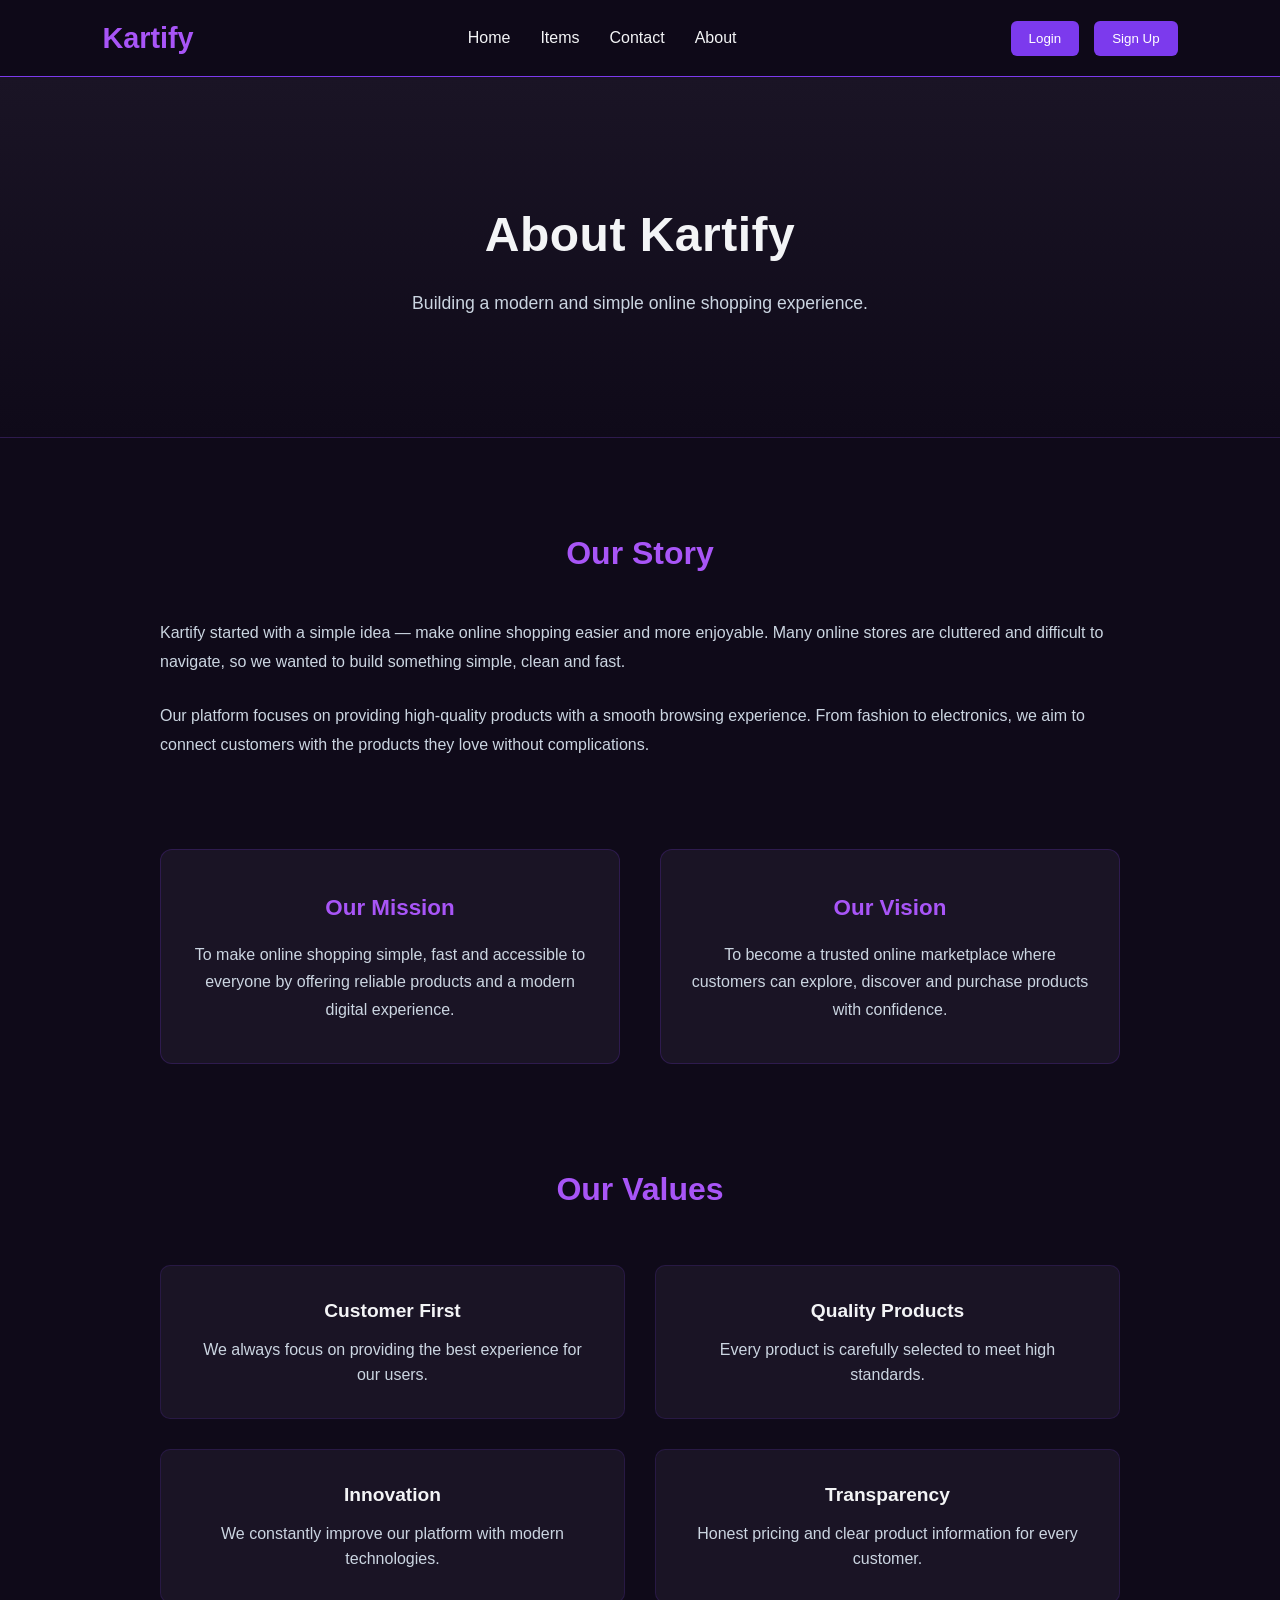
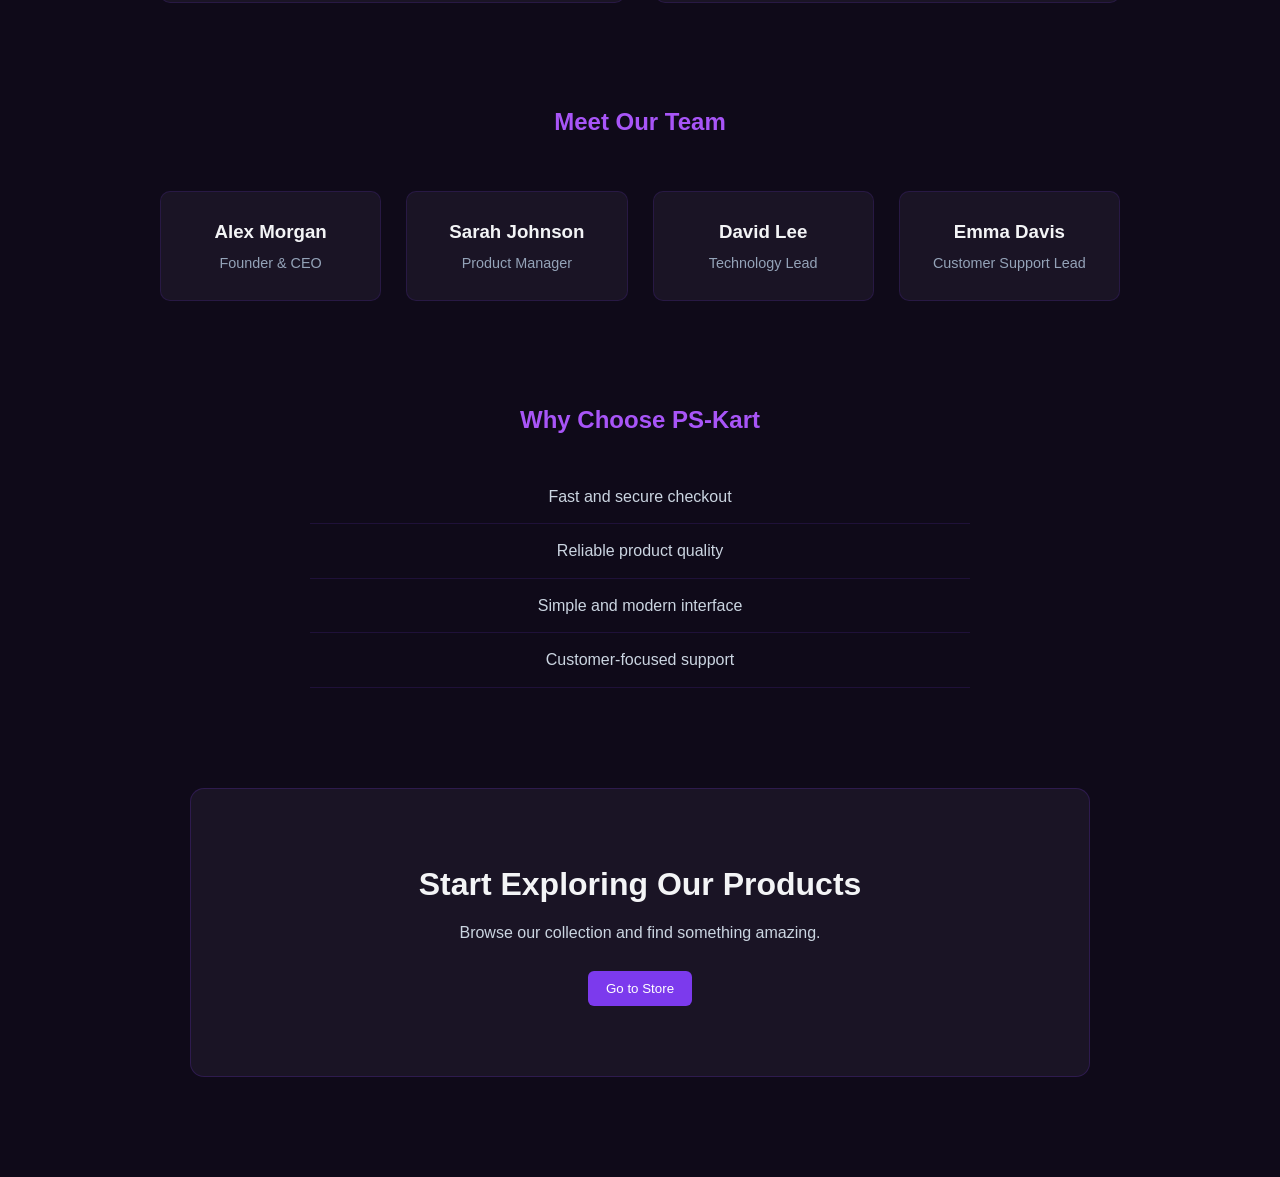
==== about.html @ da6678be "Initial commit" ====
<!DOCTYPE html>
<html lang="en">

<head>
    <meta charset="UTF-8">
    <meta name="viewport" content="width=device-width, initial-scale=1.0">
    <title>About | Kartify</title>
    <link rel="stylesheet" href="style.css">
</head>

<body>

    <header>
        <nav>
            <div id="navleft">
                <h1>Kartify</h1>
            </div>

            <div id="navcenter">
                <ul>
                    <li><a href="index.html">Home</a></li>
                    <li><a href="index.html#products">Items</a></li>
                    <li><a href="index.html#newsletter">Contact</a></li>
                    <li><a href="about.html">About</a></li>
                </ul>
            </div>

            <div id="navright">
                <button class="btn">Login</button>
                <button class="btn">Sign Up</button>
            </div>
        </nav>
    </header>


    <main>

        <section id="about-hero">
            <h1>About Kartify</h1>
            <p>Building a modern and simple online shopping experience.</p>
        </section>

        <section id="story">
            <h2>Our Story</h2>
            <p>
                Kartify started with a simple idea — make online shopping easier and
                more enjoyable. Many online stores are cluttered and difficult to
                navigate, so we wanted to build something simple, clean and fast.
            </p>
            <p>
                Our platform focuses on providing high-quality products with a smooth
                browsing experience. From fashion to electronics, we aim to connect
                customers with the products they love without complications.
            </p>
        </section>

        <section id="mission">
            <div class="mission-box">
                <h3>Our Mission</h3>
                <p>
                    To make online shopping simple, fast and accessible to everyone by
                    offering reliable products and a modern digital experience.
                </p>
            </div>

            <div class="mission-box">
                <h3>Our Vision</h3>
                <p>
                    To become a trusted online marketplace where customers can explore,
                    discover and purchase products with confidence.
                </p>
            </div>

        </section>

        <section id="values">
            <h2>Our Values</h2>
            <div class="values-grid">
                <div class="value">
                    <h3>Customer First</h3>
                    <p>We always focus on providing the best experience for our users.</p>
                </div>
                <div class="value">
                    <h3>Quality Products</h3>
                    <p>Every product is carefully selected to meet high standards.</p>
                </div>
                <div class="value">
                    <h3>Innovation</h3>
                    <p>We constantly improve our platform with modern technologies.</p>
                </div>
                <div class="value">
                    <h3>Transparency</h3>
                    <p>Honest pricing and clear product information for every customer.</p>
                </div>
            </div>
        </section>

        <section id="team">
            <h2>Meet Our Team</h2>
            <div class="team-grid">
                <div class="member">
                    <h3>Alex Morgan</h3>
                    <p>Founder & CEO</p>
                </div>
                <div class="member">
                    <h3>Sarah Johnson</h3>
                    <p>Product Manager</p>
                </div>
                <div class="member">
                    <h3>David Lee</h3>
                    <p>Technology Lead</p>
                </div>
                <div class="member">
                    <h3>Emma Davis</h3>
                    <p>Customer Support Lead</p>
                </div>
            </div>
        </section>

        <section id="why">
            <h2>Why Choose PS-Kart</h2>
            <ul>
                <li>Fast and secure checkout</li>
                <li>Reliable product quality</li>
                <li>Simple and modern interface</li>
                <li>Customer-focused support</li>
            </ul>
        </section>

        <section id="about-cta">
            <h2>Start Exploring Our Products</h2>
            <p>Browse our collection and find something amazing.</p>
            <a href="index.html">
                <button class="btn">Go to Store</button>
            </a>
        </section>
    </main>
</body>

</html>
---- style.css ----
* {
    margin: 0;
    padding: 0;
    box-sizing: border-box;
    font-family: Segoe UI, Arial;
}

html {
    scroll-behavior: smooth;
}

body {
    background: #0f0a19;
    color: #f3f4f6;
    line-height: 1.6;
}

section {
    padding: 60px 8%;
}

a {
    text-decoration: none;
    color: inherit;
}

/* NAVBAR CSS */

header {
    background: #0f0a19;
    border-bottom: 1px solid #7c3aed;
    position: sticky;
    top: 0;
    z-index: 1000;
    background: rgba(15, 10, 25, 0.85);
    backdrop-filter: blur(100px);
}

nav {
    display: flex;
    justify-content: space-between;
    align-items: center;
    padding: 15px 8%;
}

#navleft h1 {
    color: #a855f7;
    font-size: 1.8rem;
}

#navcenter ul {
    display: flex;
    list-style: none;
    gap: 30px;
}

#navcenter a:hover {
    color: #a855f7;
}

#navright {
    display: flex;
    gap: 15px;
    align-items: center;
}

.cart {
    font-weight: 600;
}

/* BUTTON CSS */

.btn {
    background: #7c3aed;
    border: none;
    padding: 10px 18px;
    color: white;
    border-radius: 6px;
    cursor: pointer;
    transition: .3s;
}

.btn:hover {
    background: #a855f7;
}

/* HERO CSS */

#hero {
    text-align: center;
    padding: 100px 20px 70px;
    background: linear-gradient(180deg, #1a1425, #0f0a19);
}

#hero h1 {
    font-size: 3rem;
    margin-bottom: 20px;
}

#hero p {
    margin-bottom: 50px;
}

/* FEATURES CSS */

#features {
    display: grid;
    grid-template-columns: repeat(auto-fit, minmax(200px, 1fr));
    gap: 30px;
    text-align: center;
}

.feature {
    background: #1a1425;
    padding: 20px;
    border-radius: 10px;
}

/* SEARCH CSS */

#product-search {
    text-align: center;
}

#product-search input {
    padding: 10px;
    width: 250px;
    border: none;
    border-radius: 6px;
}

/* FILTER CSS */

.filters {
    display: flex;
    justify-content: center;
    gap: 10px;
    flex-wrap: wrap;
    margin-top: 15px;
}

.filter-btn {
    padding: 8px 14px;
    border: none;
    background: #1a1425;
    color: white;
    cursor: pointer;
    border-radius: 6px;
}

.filter-btn:hover {
    background: #7c3aed;
}

/* SORT CSS */

#product-sort {
    text-align: center;
}

#sort-select {
    padding: 8px;
    border-radius: 6px;
}

/* PRODUCTS CSS */

#products {
    display: grid;
    grid-template-columns: repeat(auto-fit, minmax(260px, 1fr));
    gap: 30px;
    /* margin-top: 30px; */
}

.card {
    background: #1a1425;
    padding: 20px;
    border-radius: 12px;
    transition: .3s;
    border: 1px solid #334155;
}

.card:hover {
    transform: translateY(-6px);
    box-shadow: 0 0 10px rgba(168, 85, 247, 0.3);
    /* cursor: pointer; */
    transition: .3s;
    border-color: #a855f7;
}

.product-img img {
    width: 100%;
    height: 200px;
    object-fit: contain;
    background: white;
    border-radius: 8px;
    padding: 10px;
    margin-bottom: 10px;
}

.category {
    color: #a855f7;
    font-size: .8rem;
}

.rating {
    color: #facc15;
    margin: 6px 0;
}

.price {
    font-size: 1.2rem;
    font-weight: 700;
    color: #a855f7;
}

.actions {
    display: flex;
    justify-content: space-between;
    gap: 10px;
    margin-top: 10px;
}

/* MODAL CSS */

.modal {
    position: fixed;
    inset: 0;
    background: rgba(0, 0, 0, .8);
    display: flex;
    justify-content: center;
    align-items: center;
    background: rgba(15, 10, 25, 0.85);
    backdrop-filter: blur(5px);
}

.hidden {
    display: none;
}

.modal-content {
    background: #1a1425;
    padding: 30px;
    border-radius: 15px;
    text-align: center;
    max-width: 500px;
    position: relative;
    z-index: 1000;
    box-shadow: 0 0 10px rgba(168, 85, 247, 0.3);
    border: 1px solid #a855f7;
    border-radius: 15px;
    transition: .3s;
}

.modal-content img {
    width: 200px;
    margin-bottom: 15px;
}

/* CART CSS */

#cart-page {
    max-width: 900px;
    margin: auto;
}

.cart-item {
    display: flex;
    align-items: center;
    justify-content: space-between;
    background: #1a1425;
    padding: 15px;
    margin: 15px 0;
    border-radius: 10px;
}

.cart-item img {
    width: 70px;
}

.remove-btn {
    background: #ef4444;
    border: none;
    color: white;
    padding: 6px 12px;
    border-radius: 6px;
    cursor: pointer;
}

#close {
    position: absolute;
    top: 12px;
    right: 16px;
    font-size: 24px;
    background: #1a1425;
    width: 32px;
    height: 32px;
    border-radius: 50%;
    display: flex;
    align-items: center;
    justify-content: center;
    cursor: pointer;
}

#close:hover {
    color: #ffffff;
}

/* FOOTER CSS */

footer {
    background: #0a0514;
    padding: 60px 8%;
    margin-top: 20px;
}

.footer-container {
    display: grid;
    grid-template-columns: repeat(auto-fit, minmax(220px, 1fr));
    gap: 40px;
}

.footer-col h3 {
    color: #a855f7;
    margin-bottom: 15px;
}

.footer-col ul {
    list-style: none;
}

.footer-col li {
    margin-bottom: 8px;
}

.footer-bottom {
    text-align: center;
    margin-top: 40px;
    border-top: 1px solid #334155;
    padding-top: 20px;
}



#product-filters {
    text-align: center;
    margin-top: 40px;
}

/* SEARCH BAR CSS */

#product-search input {
    width: 320px;
    max-width: 90%;
    padding: 12px 15px;
    border-radius: 8px;
    border: 1px solid #334155;
    background: #1a1425;
    color: white;
    font-size: 15px;
    outline: none;
    transition: .3s;
}

#product-search input:focus {
    border-color: #a855f7;
    box-shadow: 0 0 10px rgba(168, 85, 247, 0.3);
}

/* SORT DROPDOWN CSS */

#product-sort {
    margin-top: 20px;
}

#sort-select {
    padding: 10px 14px;
    border-radius: 8px;
    border: 1px solid #334155;
    background: #1a1425;
    color: white;
    font-size: 14px;
    cursor: pointer;
    outline: none;
}

#sort-select:hover {
    border-color: #a855f7;
}

/* FILTER BUTTONS CSS */

#product-filters {
    margin-top: 25px;
}

.filters {
    display: flex;
    justify-content: center;
    flex-wrap: wrap;
    gap: 12px;
    margin-top: 15px;
}

.filter-btn {
    background: #1a1425;
    border: 1px solid #334155;
    color: #e5e7eb;
    padding: 8px 16px;
    border-radius: 20px;
    font-size: 14px;
    cursor: pointer;
    transition: .3s;
}

.filter-btn:hover {
    background: #7c3aed;
    border-color: #7c3aed;
    color: white;
}



#product-search,
#product-sort,
#product-filters {
    max-width: 900px;
    margin: 20px auto;
    padding: 0 20px;
    text-align: center;
}


#product-search h2,
#product-filters h2 {
    margin-bottom: 15px;
}


#product-search {
    margin-top: 60px;
}

#product-search input {
    width: 600px;
    max-width: 100%;
    padding: 12px 16px;
    border-radius: 8px;
    border: 1px solid #334155;
    background: #1a1425;
    color: white;
    font-size: 15px;
    outline: none;
    transition: .3s;
}

#product-search input:focus {
    border-color: #a855f7;
    box-shadow: 0 0 10px rgba(168, 85, 247, 0.3);
}

/* SORT CSS */

#product-sort {
    display: flex;
    gap: 15px;
    justify-content: center;
    align-items: center;
    /* margin-top: 10px; */
}

#sort-select {
    padding: 10px 16px;
    border-radius: 8px;
    border: 1px solid #334155;
    background: #1a1425;
    color: white;
    font-size: 14px;
    cursor: pointer;
    outline: none;
}

#sort-select:hover {
    border-color: #a855f7;
}

/* FILTERS CSS */

#product-filters {
    margin-top: 60px;
}

.filters {
    display: flex;
    justify-content: center;
    align-items: center;
    flex-wrap: wrap;
    gap: 12px;
    margin-top: 10px;
}

.filter-btn {
    background: #1a1425;
    border: 1px solid #334155;
    color: #e5e7eb;
    padding: 8px 16px;
    border-radius: 20px;
    font-size: 14px;
    cursor: pointer;
    transition: .3s;
}

.filter-btn:hover {
    background: #7c3aed;
    border-color: #7c3aed;
    color: white;
}

#products {
    margin-top: 2px;
    scroll-margin-top: 50px;
}

#newsletter{
    scroll-margin-top: 50px;
}

#newsletter input {
    width: 320px;
    max-width: 100%;
    padding: 9px 15px;
    border-radius: 8px;
    border: 1px solid #334155;
    background: #1a1425;
    color: white;
    font-size: 15px;
    outline: none;
    transition: .3s;
    margin-top: 20px;
}

#newsletter input:focus {
    border-color: #a855f7;
    box-shadow: 0 0 10px rgba(168, 85, 247, 0.3);
}

.feature-icon {
    font-size: 2rem;
    color: #a855f7;
    margin-bottom: 10px;
}

/* .feature img {
    width: 100%;
    height: 200px;
    object-fit: cover;
    border-radius: 8px;
    margin-bottom: 10px;
}    */

.feature h3 {
    font-size: 1.5rem;
    margin-bottom: 10px;
}

.feature p {
    font-size: 1rem;
    margin-bottom: 10px;
}

/* .feature {
    display: flex;
    flex-direction: column;
    align-items: center;
    text-align: center;
    margin-bottom: 20px;
}  */




#about-hero {
    background: linear-gradient(180deg, #1a1425, #0f0a19);
    padding: 120px 20px;
    text-align: center;
    border-bottom: 1px solid rgba(124, 58, 237, .2);
}

#about-hero h1 {
    font-size: 3rem;
    letter-spacing: .5px;
    margin-bottom: 15px;
}

#about-hero p {
    max-width: 600px;
    margin: auto;
    font-size: 1.1rem;
    color: #cbd5e1;
}



#story {
    max-width: 1000px;
    margin: 90px auto;
    padding: 0 20px;
}

#story h2 {
    text-align: center;
    font-size: 2rem;
    margin-bottom: 40px;
    color: #a855f7;
}

#story p {
    font-size: 1rem;
    line-height: 1.8;
    margin-bottom: 25px;
    color: #cbd5e1;
}


#mission {
    max-width: 1000px;
    margin: 80px auto;
    display: grid;
    grid-template-columns: 1fr 1fr;
    gap: 40px;
    padding: 0 20px;
}

.mission-box {
    background: #1a1425;
    padding: 40px 30px;
    border-radius: 12px;
    border: 1px solid rgba(124, 58, 237, .2);
    text-align: center;
}

.mission-box h3 {
    font-size: 1.4rem;
    margin-bottom: 15px;
    color: #a855f7;
}

.mission-box p {
    color: #cbd5e1;
    line-height: 1.7;
}


#values {
    max-width: 1000px;
    margin: 100px auto;
    text-align: center;
    padding: 0 20px;
}

#values h2 {
    font-size: 2rem;
    margin-bottom: 50px;
    color: #a855f7;
}

.values-grid {
    display: grid;
    grid-template-columns: repeat(2, 1fr);
    gap: 30px;
}

.value {
    background: #1a1425;
    padding: 30px;
    border-radius: 10px;
    border: 1px solid rgba(124, 58, 237, .15);
}

.value h3 {
    margin-bottom: 10px;
    font-size: 1.2rem;
}

.value p {
    color: #cbd5e1;
}


#team {
    max-width: 1000px;
    margin: 100px auto;
    text-align: center;
    padding: 0 20px;
}

#team h2 {
    margin-bottom: 50px;
    color: #a855f7;
}

.team-grid {
    display: grid;
    grid-template-columns: repeat(4, 1fr);
    gap: 25px;
}

.member {
    background: #1a1425;
    padding: 25px;
    border-radius: 10px;
    border: 1px solid rgba(124, 58, 237, .15);
}

.member h3 {
    margin-bottom: 5px;
}

.member p {
    color: #94a3b8;
    font-size: .9rem;
}


#why {
    max-width: 700px;
    margin: 100px auto;
    text-align: center;
    padding: 0 20px;
}

#why h2 {
    margin-bottom: 30px;
    color: #a855f7;
}

#why ul {
    list-style: none;
}

#why li {
    padding: 14px;
    border-bottom: 1px solid rgba(124, 58, 237, .15);
    color: #cbd5e1;
}


#about-cta {
    margin: 100px auto;
    max-width: 900px;
    text-align: center;
    padding: 70px 30px;
    background: #1a1425;
    border-radius: 14px;
    border: 1px solid rgba(124, 58, 237, .2);
}

#about-cta h2 {
    font-size: 2rem;
    margin-bottom: 10px;
}

#about-cta p {
    margin-bottom: 25px;
    color: #cbd5e1;
}

.social {
    margin-top: 25px;
}

.socials {
    display: flex;
    gap: 25px;
}

.socials i {
    font-size: 20px;
    color: #816898;
    cursor: pointer;
}

.socials i:hover {
    color: #a855f7;
}

/* RESPONSIVE CSS */

@media(max-width:900px) {
    #mission {
        grid-template-columns: 1fr;
    }

    .values-grid {
        grid-template-columns: 1fr;
    }

    .team-grid {
        grid-template-columns: repeat(2, 1fr);
    }
}

@media(max-width:600px) {
    .team-grid {
        grid-template-columns: 1fr;
    }
}

@media(max-width:768px) {

    #navcenter {
        display: none;
    }

    #hero h1 {
        font-size: 2rem;
    }

    #products {
        grid-template-columns: 1fr;
    }

}
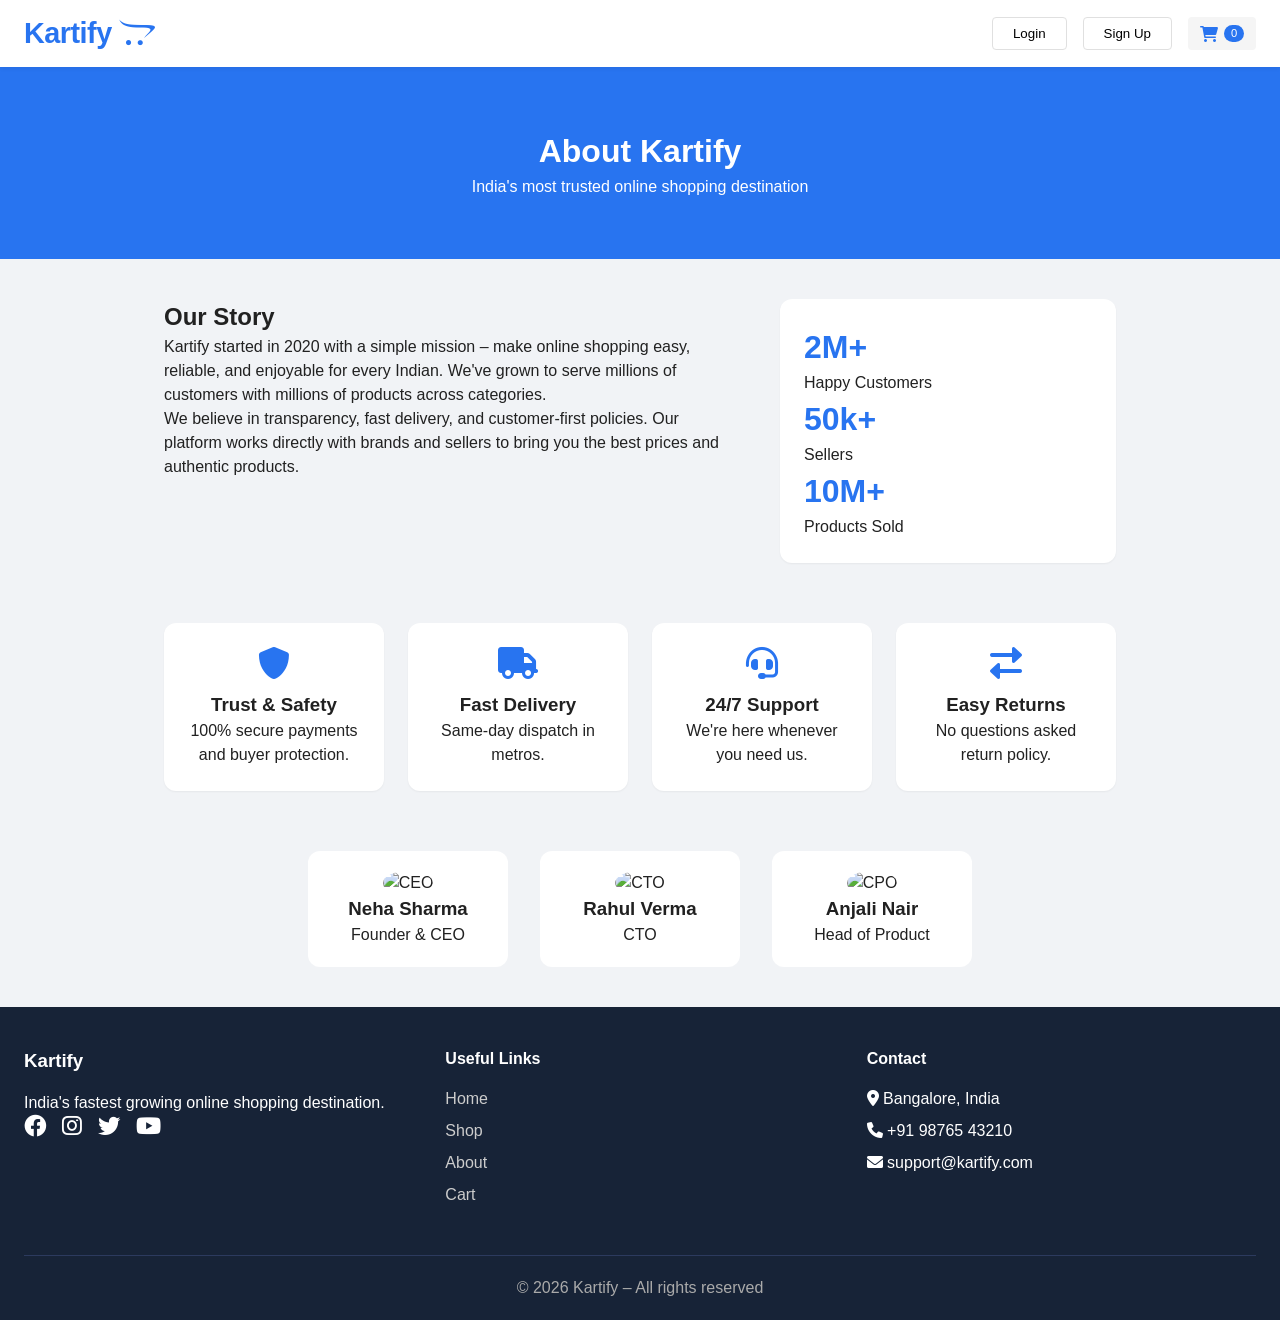
==== commit b40d4bbe: "Update project design and content" ====
--- a/about.html
+++ b/about.html
@@ -1,140 +1,84 @@
 <!DOCTYPE html>
 <html lang="en">
-
 <head>
-    <meta charset="UTF-8">
-    <meta name="viewport" content="width=device-width, initial-scale=1.0">
-    <title>About | Kartify</title>
-    <link rel="stylesheet" href="style.css">
+  <meta charset="UTF-8">
+  <meta name="viewport" content="width=device-width, initial-scale=1.0">
+  <title>About | Kartify</title>
+  <link rel="stylesheet" href="style.css">
+  <link rel="stylesheet" href="https://cdnjs.cloudflare.com/ajax/libs/font-awesome/6.0.0-beta3/css/all.min.css">
 </head>
-
 <body>
 
-    <header>
-        <nav>
-            <div id="navleft">
-                <h1>Kartify</h1>
-            </div>
+<header>
+  <div class="nav-container">
+    <a href="index.html" class="logo">Kartify <i class="fa-brands fa-opencart"></i></a>
+    <div class="nav-actions">
+      <button class="btn-login" id="loginBtn">Login</button>
+      <button class="btn-signup" id="signupBtn">Sign Up</button>
+      <a href="cart.html" class="cart-icon">
+        <i class="fas fa-shopping-cart"></i>
+        <span id="cart-count">0</span>
+      </a>
+    </div>
+    <div class="menu-toggle" id="menuToggle">
+      <i class="fas fa-bars"></i>
+    </div>
+  </div>
+  <div class="mobile-menu" id="mobileMenu">
+    <ul>
+      <li><a href="index.html">Home</a></li>
+      <li><a href="index.html#products">Shop</a></li>
+      <li><a href="about.html">About</a></li>
+      <li><a href="cart.html">Cart</a></li>
+      <li><button id="mobileLoginBtn">Login</button></li>
+      <li><button id="mobileSignupBtn">Sign Up</button></li>
+    </ul>
+  </div>
+</header>
 
-            <div id="navcenter">
-                <ul>
-                    <li><a href="index.html">Home</a></li>
-                    <li><a href="index.html#products">Items</a></li>
-                    <li><a href="index.html#newsletter">Contact</a></li>
-                    <li><a href="about.html">About</a></li>
-                </ul>
-            </div>
+<main>
+  <div class="about-hero">
+    <h1>About Kartify</h1>
+    <p>India's most trusted online shopping destination</p>
+  </div>
 
-            <div id="navright">
-                <button class="btn">Login</button>
-                <button class="btn">Sign Up</button>
-            </div>
-        </nav>
-    </header>
+  <div class="about-container">
+    <div class="about-text">
+      <h2>Our Story</h2>
+      <p>Kartify started in 2020 with a simple mission – make online shopping easy, reliable, and enjoyable for every Indian. We've grown to serve millions of customers with millions of products across categories.</p>
+      <p>We believe in transparency, fast delivery, and customer-first policies. Our platform works directly with brands and sellers to bring you the best prices and authentic products.</p>
+    </div>
+    <div class="stats">
+      <div class="stat"><h3>2M+</h3><p>Happy Customers</p></div>
+      <div class="stat"><h3>50k+</h3><p>Sellers</p></div>
+      <div class="stat"><h3>10M+</h3><p>Products Sold</p></div>
+    </div>
+  </div>
 
+  <div class="values-grid">
+    <div class="value-card"><i class="fas fa-shield-alt"></i><h3>Trust & Safety</h3><p>100% secure payments and buyer protection.</p></div>
+    <div class="value-card"><i class="fas fa-truck"></i><h3>Fast Delivery</h3><p>Same‑day dispatch in metros.</p></div>
+    <div class="value-card"><i class="fas fa-headset"></i><h3>24/7 Support</h3><p>We're here whenever you need us.</p></div>
+    <div class="value-card"><i class="fas fa-exchange-alt"></i><h3>Easy Returns</h3><p>No questions asked return policy.</p></div>
+  </div>
 
-    <main>
+  <div class="team-grid">
+    <div class="member"><img src="https://randomuser.me/api/portraits/women/68.jpg" alt="CEO"><h3>Neha Sharma</h3><p>Founder & CEO</p></div>
+    <div class="member"><img src="https://randomuser.me/api/portraits/men/32.jpg" alt="CTO"><h3>Rahul Verma</h3><p>CTO</p></div>
+    <div class="member"><img src="https://randomuser.me/api/portraits/women/44.jpg" alt="CPO"><h3>Anjali Nair</h3><p>Head of Product</p></div>
+  </div>
+</main>
 
-        <section id="about-hero">
-            <h1>About Kartify</h1>
-            <p>Building a modern and simple online shopping experience.</p>
-        </section>
+<footer>
+  <div class="footer-grid">
+    <div class="footer-col"><h3>Kartify</h3><p>India's fastest growing online shopping destination.</p><div class="social-icons"><i class="fab fa-facebook"></i><i class="fab fa-instagram"></i><i class="fab fa-twitter"></i><i class="fab fa-youtube"></i></div></div>
+    <div class="footer-col"><h4>Useful Links</h4><ul><li><a href="index.html">Home</a></li><li><a href="#products">Shop</a></li><li><a href="about.html">About</a></li><li><a href="cart.html">Cart</a></li></ul></div>
+    <div class="footer-col"><h4>Contact</h4><ul><li><i class="fas fa-map-marker-alt"></i> Bangalore, India</li><li><i class="fas fa-phone"></i> +91 98765 43210</li><li><i class="fas fa-envelope"></i> support@kartify.com</li></ul></div>
+  </div>
+  <div class="footer-bottom">© 2026 Kartify – All rights reserved</div>
+</footer>
 
-        <section id="story">
-            <h2>Our Story</h2>
-            <p>
-                Kartify started with a simple idea — make online shopping easier and
-                more enjoyable. Many online stores are cluttered and difficult to
-                navigate, so we wanted to build something simple, clean and fast.
-            </p>
-            <p>
-                Our platform focuses on providing high-quality products with a smooth
-                browsing experience. From fashion to electronics, we aim to connect
-                customers with the products they love without complications.
-            </p>
-        </section>
-
-        <section id="mission">
-            <div class="mission-box">
-                <h3>Our Mission</h3>
-                <p>
-                    To make online shopping simple, fast and accessible to everyone by
-                    offering reliable products and a modern digital experience.
-                </p>
-            </div>
-
-            <div class="mission-box">
-                <h3>Our Vision</h3>
-                <p>
-                    To become a trusted online marketplace where customers can explore,
-                    discover and purchase products with confidence.
-                </p>
-            </div>
-
-        </section>
-
-        <section id="values">
-            <h2>Our Values</h2>
-            <div class="values-grid">
-                <div class="value">
-                    <h3>Customer First</h3>
-                    <p>We always focus on providing the best experience for our users.</p>
-                </div>
-                <div class="value">
-                    <h3>Quality Products</h3>
-                    <p>Every product is carefully selected to meet high standards.</p>
-                </div>
-                <div class="value">
-                    <h3>Innovation</h3>
-                    <p>We constantly improve our platform with modern technologies.</p>
-                </div>
-                <div class="value">
-                    <h3>Transparency</h3>
-                    <p>Honest pricing and clear product information for every customer.</p>
-                </div>
-            </div>
-        </section>
-
-        <section id="team">
-            <h2>Meet Our Team</h2>
-            <div class="team-grid">
-                <div class="member">
-                    <h3>Alex Morgan</h3>
-                    <p>Founder & CEO</p>
-                </div>
-                <div class="member">
-                    <h3>Sarah Johnson</h3>
-                    <p>Product Manager</p>
-                </div>
-                <div class="member">
-                    <h3>David Lee</h3>
-                    <p>Technology Lead</p>
-                </div>
-                <div class="member">
-                    <h3>Emma Davis</h3>
-                    <p>Customer Support Lead</p>
-                </div>
-            </div>
-        </section>
-
-        <section id="why">
-            <h2>Why Choose PS-Kart</h2>
-            <ul>
-                <li>Fast and secure checkout</li>
-                <li>Reliable product quality</li>
-                <li>Simple and modern interface</li>
-                <li>Customer-focused support</li>
-            </ul>
-        </section>
-
-        <section id="about-cta">
-            <h2>Start Exploring Our Products</h2>
-            <p>Browse our collection and find something amazing.</p>
-            <a href="index.html">
-                <button class="btn">Go to Store</button>
-            </a>
-        </section>
-    </main>
+<button id="backToTop" class="back-to-top"><i class="fas fa-arrow-up"></i></button>
+<script src="main.js"></script>
 </body>
-
 </html>
--- a/style.css
+++ b/style.css
@@ -1,823 +1,747 @@
 * {
-    margin: 0;
-    padding: 0;
-    box-sizing: border-box;
-    font-family: Segoe UI, Arial;
-}
-
-html {
-    scroll-behavior: smooth;
+  margin: 0;
+  padding: 0;
+  box-sizing: border-box;
 }
 
 body {
-    background: #0f0a19;
-    color: #f3f4f6;
-    line-height: 1.6;
-}
-
-section {
-    padding: 60px 8%;
+  font-family: 'Inter', -apple-system, BlinkMacSystemFont, 'Segoe UI', Roboto, Arial, sans-serif;
+  background-color: #f1f3f6;
+  color: #212121;
+  line-height: 1.5;
 }
 
 a {
-    text-decoration: none;
-    color: inherit;
-}
-
-/* NAVBAR CSS */
-
+  text-decoration: none;
+  color: inherit;
+}
+
+/* Header */
 header {
-    background: #0f0a19;
-    border-bottom: 1px solid #7c3aed;
-    position: sticky;
-    top: 0;
-    z-index: 1000;
-    background: rgba(15, 10, 25, 0.85);
-    backdrop-filter: blur(100px);
-}
-
-nav {
-    display: flex;
-    justify-content: space-between;
-    align-items: center;
-    padding: 15px 8%;
-}
-
-#navleft h1 {
-    color: #a855f7;
+  background: #ffffff;
+  box-shadow: 0 2px 4px rgba(0,0,0,0.05);
+  position: sticky;
+  top: 0;
+  z-index: 100;
+}
+
+.nav-container {
+  max-width: 1280px;
+  margin: 0 auto;
+  padding: 12px 24px;
+  display: flex;
+  align-items: center;
+  justify-content: space-between;
+  flex-wrap: wrap;
+  gap: 20px;
+}
+
+.logo {
+  font-size: 1.8rem;
+  font-weight: 700;
+  color: #2874f0;
+  letter-spacing: -0.5px;
+}
+
+.search-bar {
+  flex: 1;
+  max-width: 500px;
+  display: flex;
+  border: 1px solid #e0e0e0;
+  border-radius: 4px;
+  overflow: hidden;
+  background: white;
+}
+
+.search-bar input {
+  flex: 1;
+  padding: 10px 16px;
+  border: none;
+  outline: none;
+  font-size: 0.9rem;
+}
+
+.search-bar button {
+  background: #2874f0;
+  border: none;
+  padding: 0 20px;
+  color: white;
+  cursor: pointer;
+}
+
+.nav-actions {
+  display: flex;
+  align-items: center;
+  gap: 16px;
+}
+
+.btn-login, .btn-signup {
+  background: transparent;
+  border: 1px solid #e0e0e0;
+  padding: 8px 20px;
+  border-radius: 4px;
+  font-weight: 500;
+  cursor: pointer;
+  transition: 0.2s;
+}
+
+.btn-login:hover, .btn-signup:hover {
+  background: #f5f5f5;
+}
+
+.cart-icon {
+  position: relative;
+  background: #f5f5f5;
+  padding: 8px 12px;
+  border-radius: 4px;
+  display: flex;
+  align-items: center;
+  gap: 6px;
+  font-weight: 500;
+  color: #2874f0;
+}
+
+.cart-icon span {
+  background: #2874f0;
+  color: white;
+  border-radius: 20px;
+  padding: 0px 6px;
+  font-size: 0.7rem;
+  min-width: 20px;
+  text-align: center;
+}
+
+.menu-toggle {
+  display: none;
+  font-size: 1.5rem;
+  cursor: pointer;
+  background: none;
+  border: none;
+}
+
+.mobile-menu {
+  display: none;
+  background: white;
+  padding: 1rem;
+  border-top: 1px solid #e0e0e0;
+}
+
+.mobile-menu.open {
+  display: block;
+}
+
+.mobile-menu ul {
+  list-style: none;
+  display: flex;
+  flex-direction: column;
+  gap: 12px;
+}
+
+/* Hero Banner */
+.hero-banner {
+  background: linear-gradient(120deg, #2874f0, #1e5fd9);
+  color: white;
+  padding: 50px 24px;
+  text-align: center;
+  margin: 20px 0 30px;
+}
+
+.hero-content h1 {
+  font-size: 2.5rem;
+  margin-bottom: 12px;
+}
+
+.hero-content p {
+  font-size: 1.1rem;
+  margin-bottom: 24px;
+}
+
+.shop-now-btn {
+  background: #ff9f00;
+  color: white;
+  padding: 10px 28px;
+  border-radius: 4px;
+  font-weight: 600;
+  display: inline-block;
+  transition: 0.2s;
+}
+
+.shop-now-btn:hover {
+  background: #ff8800;
+}
+
+/* Category Strip */
+.category-strip {
+  max-width: 1280px;
+  margin: 20px auto;
+  display: flex;
+  flex-wrap: wrap;
+  justify-content: center;
+  gap: 16px;
+  padding: 0 24px;
+}
+
+.category-tile {
+  background: white;
+  padding: 10px 24px;
+  border-radius: 40px;
+  display: flex;
+  align-items: center;
+  gap: 10px;
+  box-shadow: 0 1px 2px rgba(0,0,0,0.05);
+  cursor: pointer;
+  transition: 0.2s;
+  font-weight: 500;
+  border: 1px solid #e0e0e0;
+}
+
+.category-tile i {
+  color: #2874f0;
+  font-size: 1rem;
+}
+
+.category-tile:hover {
+  box-shadow: 0 2px 8px rgba(0,0,0,0.1);
+  transform: translateY(-2px);
+}
+
+/* Filter & Sort Bar */
+.filter-sort-bar {
+  max-width: 1280px;
+  margin: 20px auto;
+  padding: 0 24px;
+  display: flex;
+  justify-content: space-between;
+  align-items: center;
+  flex-wrap: wrap;
+  gap: 20px;
+}
+
+.filter-chips {
+  display: flex;
+  flex-wrap: wrap;
+  gap: 12px;
+}
+
+.filter-chip {
+  background: white;
+  border: 1px solid #e0e0e0;
+  padding: 8px 20px;
+  border-radius: 40px;
+  cursor: pointer;
+  font-size: 0.85rem;
+  transition: 0.2s;
+}
+
+.filter-chip.active {
+  background: #2874f0;
+  color: white;
+  border-color: #2874f0;
+}
+
+.sort-dropdown {
+  display: flex;
+  align-items: center;
+  gap: 12px;
+}
+
+.sort-dropdown select {
+  padding: 8px 12px;
+  border-radius: 4px;
+  border: 1px solid #e0e0e0;
+  background: white;
+}
+
+/* Products Grid */
+.products-container {
+  max-width: 1280px;
+  margin: 30px auto;
+  padding: 0 24px;
+}
+
+.products-grid {
+  display: grid;
+  grid-template-columns: repeat(auto-fill, minmax(260px, 1fr));
+  gap: 24px;
+}
+
+.product-card {
+  background: white;
+  border-radius: 8px;
+  overflow: hidden;
+  transition: 0.2s;
+  box-shadow: 0 1px 2px rgba(0,0,0,0.05);
+  border: 1px solid #eaeaea;
+}
+
+.product-card:hover {
+  box-shadow: 0 4px 12px rgba(0,0,0,0.1);
+  transform: translateY(-4px);
+}
+
+.card-img {
+  background: #f8f8f8;
+  padding: 20px;
+  text-align: center;
+  height: 220px;
+  display: flex;
+  align-items: center;
+  justify-content: center;
+}
+
+.card-img img {
+  max-height: 160px;
+  object-fit: contain;
+}
+
+.card-info {
+  padding: 16px;
+  display: flex;
+  flex-direction: column;
+  gap: 8px;
+}
+
+.product-category {
+  font-size: 0.7rem;
+  color: #2874f0;
+  text-transform: uppercase;
+  font-weight: 600;
+}
+
+.product-title {
+  font-weight: 600;
+  font-size: 0.95rem;
+  display: -webkit-box;
+  -webkit-line-clamp: 2;
+  -webkit-box-orient: vertical;
+  overflow: hidden;
+  color: #212121;
+}
+
+.product-rating {
+  color: #ffb300;
+  font-size: 0.8rem;
+}
+
+.product-price {
+  font-size: 1.2rem;
+  font-weight: 700;
+  color: #212121;
+}
+
+.card-actions {
+  display: flex;
+  gap: 12px;
+  margin-top: 12px;
+}
+
+.card-actions button {
+  flex: 1;
+  background: #2874f0;
+  border: none;
+  padding: 8px;
+  border-radius: 4px;
+  color: white;
+  cursor: pointer;
+  font-weight: 500;
+  transition: 0.2s;
+}
+
+.card-actions button:last-child {
+  background: #f5f5f5;
+  color: #2874f0;
+  border: 1px solid #e0e0e0;
+}
+
+.card-actions button:hover {
+  opacity: 0.9;
+  transform: translateY(-1px);
+}
+
+/* Loader */
+.loader {
+  text-align: center;
+  padding: 60px;
+  display: flex;
+  flex-direction: column;
+  align-items: center;
+  gap: 12px;
+}
+
+.spinner {
+  width: 40px;
+  height: 40px;
+  border: 4px solid #e0e0e0;
+  border-top: 4px solid #2874f0;
+  border-radius: 50%;
+  animation: spin 1s linear infinite;
+}
+
+@keyframes spin { to { transform: rotate(360deg); } }
+
+/* Newsletter */
+.newsletter-section {
+  background: #ffffff;
+  text-align: center;
+  padding: 50px 20px;
+  margin: 40px 24px;
+  border-radius: 12px;
+  box-shadow: 0 1px 2px rgba(0,0,0,0.05);
+  border: 1px solid #eaeaea;
+}
+
+.newsletter-section input {
+  padding: 12px 20px;
+  border-radius: 4px;
+  border: 1px solid #e0e0e0;
+  width: 280px;
+  margin-top: 16px;
+}
+
+.newsletter-section button {
+  background: #2874f0;
+  border: none;
+  padding: 12px 24px;
+  border-radius: 4px;
+  color: white;
+  font-weight: 600;
+  cursor: pointer;
+  margin-left: 8px;
+}
+
+/* Footer */
+footer {
+  background: #172337;
+  color: #ffffff;
+  padding: 40px 24px 20px;
+  margin-top: 40px;
+}
+
+.footer-grid {
+  max-width: 1280px;
+  margin: 0 auto;
+  display: grid;
+  grid-template-columns: repeat(auto-fit, minmax(200px, 1fr));
+  gap: 32px;
+}
+
+.footer-col h3, .footer-col h4 {
+  margin-bottom: 16px;
+  color: #fff;
+}
+
+.footer-col ul {
+  list-style: none;
+}
+
+.footer-col li {
+  margin-bottom: 8px;
+}
+
+.footer-col a {
+  color: #ccc;
+  transition: 0.2s;
+}
+
+.footer-col a:hover {
+  color: #2874f0;
+}
+
+.social-icons i {
+  font-size: 1.4rem;
+  margin-right: 16px;
+  cursor: pointer;
+  transition: 0.2s;
+}
+
+.social-icons i:hover {
+  color: #2874f0;
+}
+
+.footer-bottom {
+  text-align: center;
+  margin-top: 40px;
+  padding-top: 20px;
+  border-top: 1px solid #2c3a5e;
+  color: #aaa;
+}
+
+/* Back to Top */
+.back-to-top {
+  position: fixed;
+  bottom: 24px;
+  right: 24px;
+  background: #2874f0;
+  color: white;
+  border: none;
+  width: 44px;
+  height: 44px;
+  border-radius: 50%;
+  cursor: pointer;
+  opacity: 0;
+  visibility: hidden;
+  transition: 0.2s;
+  box-shadow: 0 2px 8px rgba(0,0,0,0.2);
+}
+
+.back-to-top.show {
+  opacity: 1;
+  visibility: visible;
+}
+
+/* Modal */
+.modal {
+  position: fixed;
+  inset: 0;
+  background: rgba(0,0,0,0.6);
+  display: flex;
+  align-items: center;
+  justify-content: center;
+  z-index: 1000;
+}
+
+.modal.hidden {
+  display: none;
+}
+
+.modal-content {
+  background: white;
+  max-width: 650px;
+  width: 90%;
+  padding: 24px;
+  border-radius: 12px;
+  position: relative;
+}
+
+.modal-body {
+  display: flex;
+  gap: 24px;
+  flex-wrap: wrap;
+}
+
+.modal-body img {
+  width: 200px;
+  object-fit: contain;
+}
+
+.modal-details {
+  flex: 1;
+  display: flex;
+  flex-direction: column;
+  gap: 12px;
+}
+
+.close-modal {
+  position: absolute;
+  top: 16px;
+  right: 20px;
+  font-size: 28px;
+  cursor: pointer;
+}
+
+.add-to-cart-modal {
+  background: #2874f0;
+  border: none;
+  padding: 10px;
+  border-radius: 4px;
+  color: white;
+  font-weight: 600;
+  cursor: pointer;
+}
+
+/* Cart Page (styles added here) */
+.cart-main {
+  max-width: 1000px;
+  margin: 40px auto;
+  padding: 0 24px;
+}
+
+.cart-items-list .cart-item {
+  background: white;
+  border-radius: 8px;
+  padding: 20px;
+  margin-bottom: 20px;
+  display: flex;
+  flex-wrap: wrap;
+  align-items: center;
+  gap: 20px;
+  box-shadow: 0 1px 2px rgba(0,0,0,0.05);
+  border: 1px solid #eaeaea;
+}
+
+.cart-item img {
+  width: 100px;
+  border-radius: 8px;
+}
+
+.cart-item-info {
+  flex: 2;
+}
+
+.cart-item-controls {
+  display: flex;
+  gap: 12px;
+  align-items: center;
+}
+
+.quantity-btn {
+  background: #f0f0f0;
+  border: 1px solid #ddd;
+  width: 32px;
+  height: 32px;
+  border-radius: 4px;
+  cursor: pointer;
+  font-weight: bold;
+}
+
+.remove-btn {
+  background: #ff6161;
+  border: none;
+  padding: 6px 16px;
+  border-radius: 4px;
+  color: white;
+  cursor: pointer;
+}
+
+.cart-summary {
+  background: white;
+  padding: 24px;
+  border-radius: 8px;
+  text-align: right;
+  margin-top: 24px;
+  border: 1px solid #eaeaea;
+}
+
+.cart-actions {
+  display: flex;
+  justify-content: flex-end;
+  gap: 16px;
+  margin-top: 20px;
+}
+
+.btn-secondary {
+  background: #f0f0f0;
+  border: none;
+  padding: 10px 20px;
+  border-radius: 4px;
+  cursor: pointer;
+}
+
+/* About Page */
+.about-hero {
+  background: #2874f0;
+  color: white;
+  text-align: center;
+  padding: 60px 20px;
+  margin-bottom: 40px;
+}
+
+.about-container {
+  max-width: 1000px;
+  margin: 0 auto;
+  padding: 0 24px;
+  display: flex;
+  flex-wrap: wrap;
+  gap: 40px;
+  margin-bottom: 60px;
+}
+
+.about-text {
+  flex: 2;
+}
+
+.stats {
+  flex: 1;
+  background: white;
+  padding: 24px;
+  border-radius: 12px;
+  box-shadow: 0 1px 2px rgba(0,0,0,0.05);
+}
+
+.stat h3 {
+  font-size: 2rem;
+  color: #2874f0;
+}
+
+.values-grid {
+  display: grid;
+  grid-template-columns: repeat(auto-fit, minmax(220px, 1fr));
+  gap: 24px;
+  max-width: 1000px;
+  margin: 0 auto 60px;
+  padding: 0 24px;
+}
+
+.value-card {
+  background: white;
+  padding: 24px;
+  border-radius: 12px;
+  text-align: center;
+  box-shadow: 0 1px 2px rgba(0,0,0,0.05);
+}
+
+.value-card i {
+  font-size: 2rem;
+  color: #2874f0;
+  margin-bottom: 12px;
+}
+
+.team-grid {
+  display: flex;
+  justify-content: center;
+  gap: 32px;
+  flex-wrap: wrap;
+  max-width: 1000px;
+  margin: 0 auto;
+  padding: 0 24px;
+}
+
+.member {
+  background: white;
+  padding: 20px;
+  border-radius: 12px;
+  text-align: center;
+  width: 200px;
+}
+
+.member img {
+  width: 100px;
+  height: 100px;
+  border-radius: 50%;
+  object-fit: cover;
+}
+
+#footer1 {
+  color: #ccc;
+  margin: 8px 0 15px 0;
+  font-size: 0.9rem;
+}
+
+#products {
+  scroll-margin-top: 160px;
+}
+
+/* Responsive */
+@media (max-width: 768px) {
+  .search-bar, .btn-login, .btn-signup {
+    display: none;
+  }
+  .menu-toggle {
+    display: block;
+  }
+  .hero-content h1 {
     font-size: 1.8rem;
-}
-
-#navcenter ul {
-    display: flex;
-    list-style: none;
-    gap: 30px;
-}
-
-#navcenter a:hover {
-    color: #a855f7;
-}
-
-#navright {
-    display: flex;
-    gap: 15px;
-    align-items: center;
-}
-
-.cart {
-    font-weight: 600;
-}
-
-/* BUTTON CSS */
-
-.btn {
-    background: #7c3aed;
-    border: none;
-    padding: 10px 18px;
-    color: white;
-    border-radius: 6px;
-    cursor: pointer;
-    transition: .3s;
-}
-
-.btn:hover {
-    background: #a855f7;
-}
-
-/* HERO CSS */
-
-#hero {
-    text-align: center;
-    padding: 100px 20px 70px;
-    background: linear-gradient(180deg, #1a1425, #0f0a19);
-}
-
-#hero h1 {
-    font-size: 3rem;
-    margin-bottom: 20px;
-}
-
-#hero p {
-    margin-bottom: 50px;
-}
-
-/* FEATURES CSS */
-
-#features {
-    display: grid;
-    grid-template-columns: repeat(auto-fit, minmax(200px, 1fr));
-    gap: 30px;
-    text-align: center;
-}
-
-.feature {
-    background: #1a1425;
-    padding: 20px;
-    border-radius: 10px;
-}
-
-/* SEARCH CSS */
-
-#product-search {
-    text-align: center;
-}
-
-#product-search input {
-    padding: 10px;
-    width: 250px;
-    border: none;
-    border-radius: 6px;
-}
-
-/* FILTER CSS */
-
-.filters {
-    display: flex;
-    justify-content: center;
-    gap: 10px;
-    flex-wrap: wrap;
-    margin-top: 15px;
-}
-
-.filter-btn {
-    padding: 8px 14px;
-    border: none;
-    background: #1a1425;
-    color: white;
-    cursor: pointer;
-    border-radius: 6px;
-}
-
-.filter-btn:hover {
-    background: #7c3aed;
-}
-
-/* SORT CSS */
-
-#product-sort {
-    text-align: center;
-}
-
-#sort-select {
-    padding: 8px;
-    border-radius: 6px;
-}
-
-/* PRODUCTS CSS */
-
-#products {
-    display: grid;
-    grid-template-columns: repeat(auto-fit, minmax(260px, 1fr));
-    gap: 30px;
-    /* margin-top: 30px; */
-}
-
-.card {
-    background: #1a1425;
-    padding: 20px;
-    border-radius: 12px;
-    transition: .3s;
-    border: 1px solid #334155;
-}
-
-.card:hover {
-    transform: translateY(-6px);
-    box-shadow: 0 0 10px rgba(168, 85, 247, 0.3);
-    /* cursor: pointer; */
-    transition: .3s;
-    border-color: #a855f7;
-}
-
-.product-img img {
-    width: 100%;
-    height: 200px;
-    object-fit: contain;
-    background: white;
-    border-radius: 8px;
-    padding: 10px;
-    margin-bottom: 10px;
-}
-
-.category {
-    color: #a855f7;
-    font-size: .8rem;
-}
-
-.rating {
-    color: #facc15;
-    margin: 6px 0;
-}
-
-.price {
-    font-size: 1.2rem;
-    font-weight: 700;
-    color: #a855f7;
-}
-
-.actions {
-    display: flex;
-    justify-content: space-between;
-    gap: 10px;
-    margin-top: 10px;
-}
-
-/* MODAL CSS */
-
-.modal {
-    position: fixed;
-    inset: 0;
-    background: rgba(0, 0, 0, .8);
-    display: flex;
-    justify-content: center;
-    align-items: center;
-    background: rgba(15, 10, 25, 0.85);
-    backdrop-filter: blur(5px);
-}
-
-.hidden {
-    display: none;
-}
-
-.modal-content {
-    background: #1a1425;
-    padding: 30px;
-    border-radius: 15px;
-    text-align: center;
-    max-width: 500px;
-    position: relative;
-    z-index: 1000;
-    box-shadow: 0 0 10px rgba(168, 85, 247, 0.3);
-    border: 1px solid #a855f7;
-    border-radius: 15px;
-    transition: .3s;
-}
-
-.modal-content img {
-    width: 200px;
-    margin-bottom: 15px;
-}
-
-/* CART CSS */
-
-#cart-page {
-    max-width: 900px;
-    margin: auto;
-}
-
-.cart-item {
-    display: flex;
-    align-items: center;
-    justify-content: space-between;
-    background: #1a1425;
-    padding: 15px;
-    margin: 15px 0;
-    border-radius: 10px;
-}
-
-.cart-item img {
-    width: 70px;
-}
-
-.remove-btn {
-    background: #ef4444;
-    border: none;
-    color: white;
-    padding: 6px 12px;
-    border-radius: 6px;
-    cursor: pointer;
-}
-
-#close {
-    position: absolute;
-    top: 12px;
-    right: 16px;
-    font-size: 24px;
-    background: #1a1425;
-    width: 32px;
-    height: 32px;
-    border-radius: 50%;
-    display: flex;
-    align-items: center;
-    justify-content: center;
-    cursor: pointer;
-}
-
-#close:hover {
-    color: #ffffff;
-}
-
-/* FOOTER CSS */
-
-footer {
-    background: #0a0514;
-    padding: 60px 8%;
-    margin-top: 20px;
-}
-
-.footer-container {
-    display: grid;
-    grid-template-columns: repeat(auto-fit, minmax(220px, 1fr));
-    gap: 40px;
-}
-
-.footer-col h3 {
-    color: #a855f7;
-    margin-bottom: 15px;
-}
-
-.footer-col ul {
-    list-style: none;
-}
-
-.footer-col li {
-    margin-bottom: 8px;
-}
-
-.footer-bottom {
-    text-align: center;
-    margin-top: 40px;
-    border-top: 1px solid #334155;
-    padding-top: 20px;
-}
-
-
-
-#product-filters {
-    text-align: center;
-    margin-top: 40px;
-}
-
-/* SEARCH BAR CSS */
-
-#product-search input {
-    width: 320px;
-    max-width: 90%;
-    padding: 12px 15px;
-    border-radius: 8px;
-    border: 1px solid #334155;
-    background: #1a1425;
-    color: white;
-    font-size: 15px;
-    outline: none;
-    transition: .3s;
-}
-
-#product-search input:focus {
-    border-color: #a855f7;
-    box-shadow: 0 0 10px rgba(168, 85, 247, 0.3);
-}
-
-/* SORT DROPDOWN CSS */
-
-#product-sort {
-    margin-top: 20px;
-}
-
-#sort-select {
-    padding: 10px 14px;
-    border-radius: 8px;
-    border: 1px solid #334155;
-    background: #1a1425;
-    color: white;
-    font-size: 14px;
-    cursor: pointer;
-    outline: none;
-}
-
-#sort-select:hover {
-    border-color: #a855f7;
-}
-
-/* FILTER BUTTONS CSS */
-
-#product-filters {
-    margin-top: 25px;
-}
-
-.filters {
-    display: flex;
-    justify-content: center;
-    flex-wrap: wrap;
-    gap: 12px;
-    margin-top: 15px;
-}
-
-.filter-btn {
-    background: #1a1425;
-    border: 1px solid #334155;
-    color: #e5e7eb;
-    padding: 8px 16px;
-    border-radius: 20px;
-    font-size: 14px;
-    cursor: pointer;
-    transition: .3s;
-}
-
-.filter-btn:hover {
-    background: #7c3aed;
-    border-color: #7c3aed;
-    color: white;
-}
-
-
-
-#product-search,
-#product-sort,
-#product-filters {
-    max-width: 900px;
-    margin: 20px auto;
-    padding: 0 20px;
-    text-align: center;
-}
-
-
-#product-search h2,
-#product-filters h2 {
-    margin-bottom: 15px;
-}
-
-
-#product-search {
-    margin-top: 60px;
-}
-
-#product-search input {
-    width: 600px;
-    max-width: 100%;
-    padding: 12px 16px;
-    border-radius: 8px;
-    border: 1px solid #334155;
-    background: #1a1425;
-    color: white;
-    font-size: 15px;
-    outline: none;
-    transition: .3s;
-}
-
-#product-search input:focus {
-    border-color: #a855f7;
-    box-shadow: 0 0 10px rgba(168, 85, 247, 0.3);
-}
-
-/* SORT CSS */
-
-#product-sort {
-    display: flex;
-    gap: 15px;
-    justify-content: center;
-    align-items: center;
-    /* margin-top: 10px; */
-}
-
-#sort-select {
-    padding: 10px 16px;
-    border-radius: 8px;
-    border: 1px solid #334155;
-    background: #1a1425;
-    color: white;
-    font-size: 14px;
-    cursor: pointer;
-    outline: none;
-}
-
-#sort-select:hover {
-    border-color: #a855f7;
-}
-
-/* FILTERS CSS */
-
-#product-filters {
-    margin-top: 60px;
-}
-
-.filters {
-    display: flex;
-    justify-content: center;
-    align-items: center;
-    flex-wrap: wrap;
-    gap: 12px;
-    margin-top: 10px;
-}
-
-.filter-btn {
-    background: #1a1425;
-    border: 1px solid #334155;
-    color: #e5e7eb;
-    padding: 8px 16px;
-    border-radius: 20px;
-    font-size: 14px;
-    cursor: pointer;
-    transition: .3s;
-}
-
-.filter-btn:hover {
-    background: #7c3aed;
-    border-color: #7c3aed;
-    color: white;
-}
-
-#products {
-    margin-top: 2px;
-    scroll-margin-top: 50px;
-}
-
-#newsletter{
-    scroll-margin-top: 50px;
-}
-
-#newsletter input {
-    width: 320px;
-    max-width: 100%;
-    padding: 9px 15px;
-    border-radius: 8px;
-    border: 1px solid #334155;
-    background: #1a1425;
-    color: white;
-    font-size: 15px;
-    outline: none;
-    transition: .3s;
-    margin-top: 20px;
-}
-
-#newsletter input:focus {
-    border-color: #a855f7;
-    box-shadow: 0 0 10px rgba(168, 85, 247, 0.3);
-}
-
-.feature-icon {
-    font-size: 2rem;
-    color: #a855f7;
-    margin-bottom: 10px;
-}
-
-/* .feature img {
-    width: 100%;
-    height: 200px;
-    object-fit: cover;
-    border-radius: 8px;
-    margin-bottom: 10px;
-}    */
-
-.feature h3 {
-    font-size: 1.5rem;
-    margin-bottom: 10px;
-}
-
-.feature p {
-    font-size: 1rem;
-    margin-bottom: 10px;
-}
-
-/* .feature {
-    display: flex;
+  }
+  .filter-sort-bar {
+    flex-direction: column;
+    align-items: stretch;
+  }
+  .products-grid {
+    gap: 16px;
+  }
+  .modal-body {
     flex-direction: column;
     align-items: center;
     text-align: center;
-    margin-bottom: 20px;
-}  */
-
-
-
-
-#about-hero {
-    background: linear-gradient(180deg, #1a1425, #0f0a19);
-    padding: 120px 20px;
-    text-align: center;
-    border-bottom: 1px solid rgba(124, 58, 237, .2);
-}
-
-#about-hero h1 {
-    font-size: 3rem;
-    letter-spacing: .5px;
-    margin-bottom: 15px;
-}
-
-#about-hero p {
-    max-width: 600px;
-    margin: auto;
-    font-size: 1.1rem;
-    color: #cbd5e1;
-}
-
-
-
-#story {
-    max-width: 1000px;
-    margin: 90px auto;
-    padding: 0 20px;
-}
-
-#story h2 {
-    text-align: center;
-    font-size: 2rem;
-    margin-bottom: 40px;
-    color: #a855f7;
-}
-
-#story p {
-    font-size: 1rem;
-    line-height: 1.8;
-    margin-bottom: 25px;
-    color: #cbd5e1;
-}
-
-
-#mission {
-    max-width: 1000px;
-    margin: 80px auto;
-    display: grid;
-    grid-template-columns: 1fr 1fr;
-    gap: 40px;
-    padding: 0 20px;
-}
-
-.mission-box {
-    background: #1a1425;
-    padding: 40px 30px;
-    border-radius: 12px;
-    border: 1px solid rgba(124, 58, 237, .2);
-    text-align: center;
-}
-
-.mission-box h3 {
-    font-size: 1.4rem;
-    margin-bottom: 15px;
-    color: #a855f7;
-}
-
-.mission-box p {
-    color: #cbd5e1;
-    line-height: 1.7;
-}
-
-
-#values {
-    max-width: 1000px;
-    margin: 100px auto;
-    text-align: center;
-    padding: 0 20px;
-}
-
-#values h2 {
-    font-size: 2rem;
-    margin-bottom: 50px;
-    color: #a855f7;
-}
-
-.values-grid {
-    display: grid;
-    grid-template-columns: repeat(2, 1fr);
-    gap: 30px;
-}
-
-.value {
-    background: #1a1425;
-    padding: 30px;
-    border-radius: 10px;
-    border: 1px solid rgba(124, 58, 237, .15);
-}
-
-.value h3 {
-    margin-bottom: 10px;
-    font-size: 1.2rem;
-}
-
-.value p {
-    color: #cbd5e1;
-}
-
-
-#team {
-    max-width: 1000px;
-    margin: 100px auto;
-    text-align: center;
-    padding: 0 20px;
-}
-
-#team h2 {
-    margin-bottom: 50px;
-    color: #a855f7;
-}
-
-.team-grid {
-    display: grid;
-    grid-template-columns: repeat(4, 1fr);
-    gap: 25px;
-}
-
-.member {
-    background: #1a1425;
-    padding: 25px;
-    border-radius: 10px;
-    border: 1px solid rgba(124, 58, 237, .15);
-}
-
-.member h3 {
-    margin-bottom: 5px;
-}
-
-.member p {
-    color: #94a3b8;
-    font-size: .9rem;
-}
-
-
-#why {
-    max-width: 700px;
-    margin: 100px auto;
-    text-align: center;
-    padding: 0 20px;
-}
-
-#why h2 {
-    margin-bottom: 30px;
-    color: #a855f7;
-}
-
-#why ul {
-    list-style: none;
-}
-
-#why li {
-    padding: 14px;
-    border-bottom: 1px solid rgba(124, 58, 237, .15);
-    color: #cbd5e1;
-}
-
-
-#about-cta {
-    margin: 100px auto;
-    max-width: 900px;
-    text-align: center;
-    padding: 70px 30px;
-    background: #1a1425;
-    border-radius: 14px;
-    border: 1px solid rgba(124, 58, 237, .2);
-}
-
-#about-cta h2 {
-    font-size: 2rem;
-    margin-bottom: 10px;
-}
-
-#about-cta p {
-    margin-bottom: 25px;
-    color: #cbd5e1;
-}
-
-.social {
-    margin-top: 25px;
-}
-
-.socials {
-    display: flex;
-    gap: 25px;
-}
-
-.socials i {
-    font-size: 20px;
-    color: #816898;
-    cursor: pointer;
-}
-
-.socials i:hover {
-    color: #a855f7;
-}
-
-/* RESPONSIVE CSS */
-
-@media(max-width:900px) {
-    #mission {
-        grid-template-columns: 1fr;
-    }
-
-    .values-grid {
-        grid-template-columns: 1fr;
-    }
-
-    .team-grid {
-        grid-template-columns: repeat(2, 1fr);
-    }
-}
-
-@media(max-width:600px) {
-    .team-grid {
-        grid-template-columns: 1fr;
-    }
-}
-
-@media(max-width:768px) {
-
-    #navcenter {
-        display: none;
-    }
-
-    #hero h1 {
-        font-size: 2rem;
-    }
-
-    #products {
-        grid-template-columns: 1fr;
-    }
-
+  }
 }
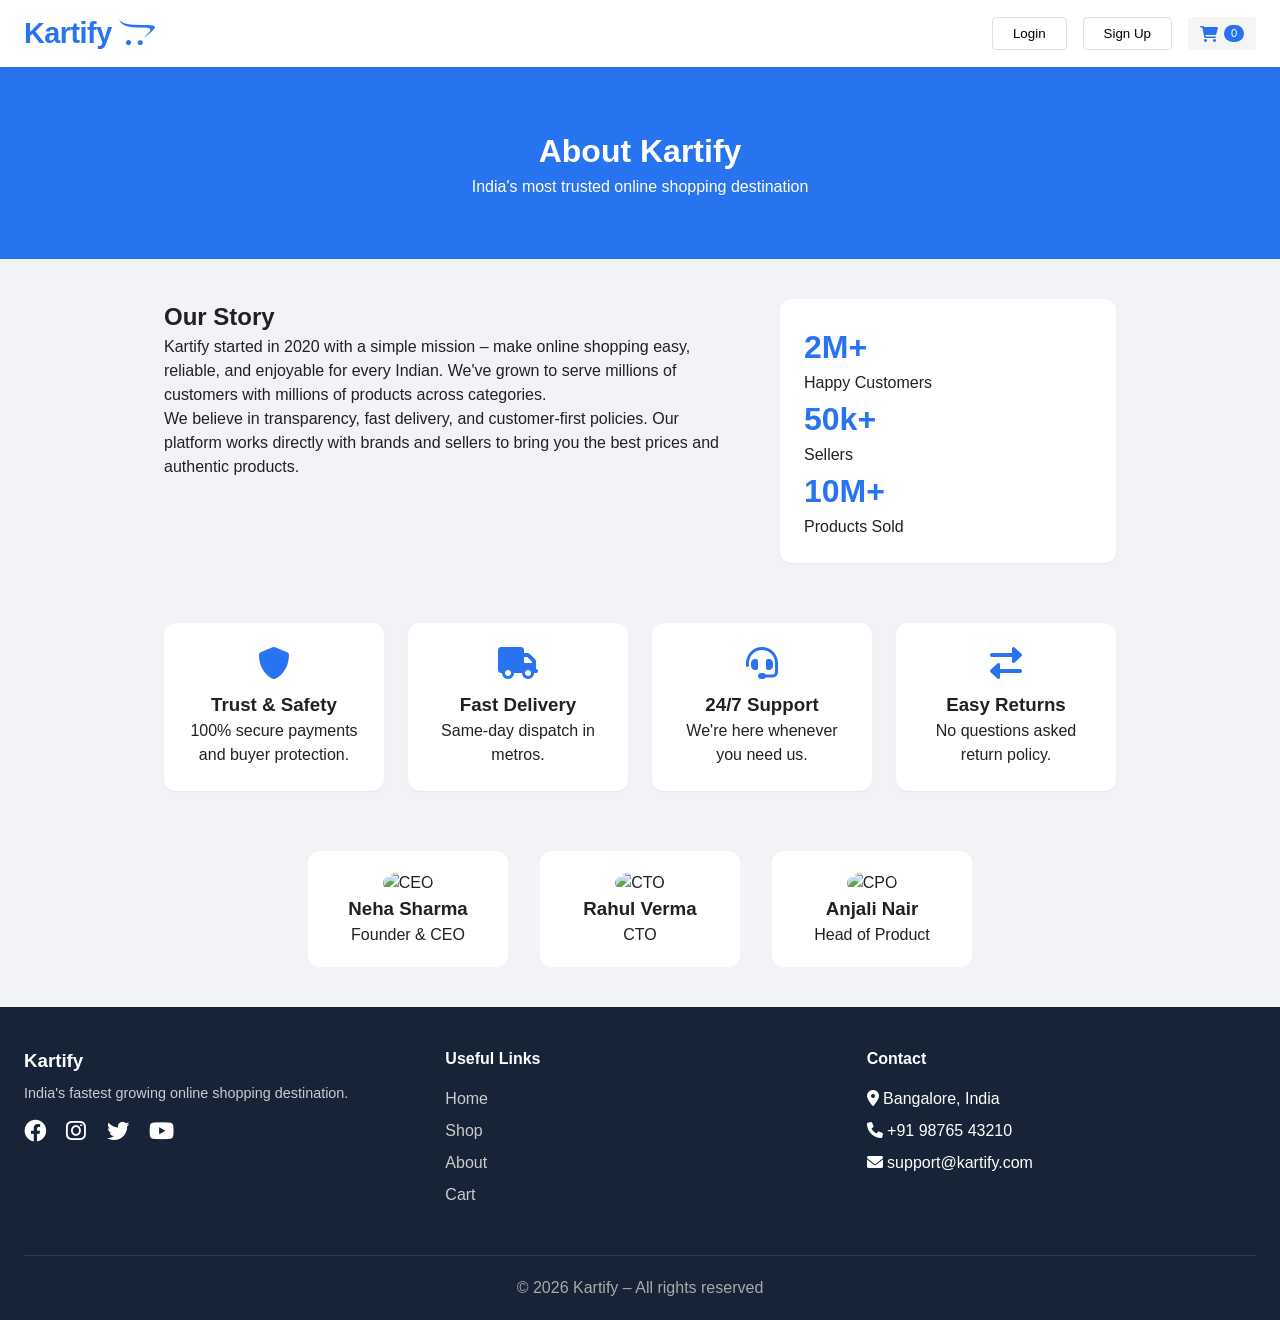
==== commit afc9ed47: "Restore cart page and update project content" ====
--- a/about.html
+++ b/about.html
@@ -1,5 +1,6 @@
 <!DOCTYPE html>
 <html lang="en">
+
 <head>
   <meta charset="UTF-8">
   <meta name="viewport" content="width=device-width, initial-scale=1.0">
@@ -7,78 +8,136 @@
   <link rel="stylesheet" href="style.css">
   <link rel="stylesheet" href="https://cdnjs.cloudflare.com/ajax/libs/font-awesome/6.0.0-beta3/css/all.min.css">
 </head>
+
 <body>
 
-<header>
-  <div class="nav-container">
-    <a href="index.html" class="logo">Kartify <i class="fa-brands fa-opencart"></i></a>
-    <div class="nav-actions">
-      <button class="btn-login" id="loginBtn">Login</button>
-      <button class="btn-signup" id="signupBtn">Sign Up</button>
-      <a href="cart.html" class="cart-icon">
-        <i class="fas fa-shopping-cart"></i>
-        <span id="cart-count">0</span>
-      </a>
+  <header>
+    <div class="nav-container">
+      <a href="index.html" class="logo">Kartify <i class="fa-brands fa-opencart"></i></a>
+      <div class="nav-actions">
+        <button class="btn-login" id="loginBtn">Login</button>
+        <button class="btn-signup" id="signupBtn">Sign Up</button>
+        <a href="cart.html" class="cart-icon">
+          <i class="fas fa-shopping-cart"></i>
+          <span id="cart-count">0</span>
+        </a>
+      </div>
+      <div class="menu-toggle" id="menuToggle">
+        <i class="fas fa-bars"></i>
+      </div>
     </div>
-    <div class="menu-toggle" id="menuToggle">
-      <i class="fas fa-bars"></i>
+    <div class="mobile-menu" id="mobileMenu">
+      <ul>
+        <li><a href="index.html">Home</a></li>
+        <li><a href="index.html#products">Shop</a></li>
+        <li><a href="about.html">About</a></li>
+        <li><a href="cart.html">Cart</a></li>
+        <li><button id="mobileLoginBtn">Login</button></li>
+        <li><button id="mobileSignupBtn">Sign Up</button></li>
+      </ul>
     </div>
-  </div>
-  <div class="mobile-menu" id="mobileMenu">
-    <ul>
-      <li><a href="index.html">Home</a></li>
-      <li><a href="index.html#products">Shop</a></li>
-      <li><a href="about.html">About</a></li>
-      <li><a href="cart.html">Cart</a></li>
-      <li><button id="mobileLoginBtn">Login</button></li>
-      <li><button id="mobileSignupBtn">Sign Up</button></li>
-    </ul>
-  </div>
-</header>
+  </header>
 
-<main>
-  <div class="about-hero">
-    <h1>About Kartify</h1>
-    <p>India's most trusted online shopping destination</p>
-  </div>
+  <main>
+    <div class="about-hero">
+      <h1>About Kartify</h1>
+      <p>India's most trusted online shopping destination</p>
+    </div>
 
-  <div class="about-container">
-    <div class="about-text">
-      <h2>Our Story</h2>
-      <p>Kartify started in 2020 with a simple mission – make online shopping easy, reliable, and enjoyable for every Indian. We've grown to serve millions of customers with millions of products across categories.</p>
-      <p>We believe in transparency, fast delivery, and customer-first policies. Our platform works directly with brands and sellers to bring you the best prices and authentic products.</p>
+    <div class="about-container">
+      <div class="about-text">
+        <h2>Our Story</h2>
+        <p>Kartify started in 2020 with a simple mission – make online shopping easy, reliable, and enjoyable for every
+          Indian. We've grown to serve millions of customers with millions of products across categories.</p>
+        <p>We believe in transparency, fast delivery, and customer-first policies. Our platform works directly with
+          brands and sellers to bring you the best prices and authentic products.</p>
+      </div>
+      <div class="stats">
+        <div class="stat">
+          <h3>2M+</h3>
+          <p>Happy Customers</p>
+        </div>
+        <div class="stat">
+          <h3>50k+</h3>
+          <p>Sellers</p>
+        </div>
+        <div class="stat">
+          <h3>10M+</h3>
+          <p>Products Sold</p>
+        </div>
+      </div>
     </div>
-    <div class="stats">
-      <div class="stat"><h3>2M+</h3><p>Happy Customers</p></div>
-      <div class="stat"><h3>50k+</h3><p>Sellers</p></div>
-      <div class="stat"><h3>10M+</h3><p>Products Sold</p></div>
+
+    <div class="values-grid">
+      <div class="value-card"><i class="fas fa-shield-alt"></i>
+        <h3>Trust & Safety</h3>
+        <p>100% secure payments and buyer protection.</p>
+      </div>
+      <div class="value-card"><i class="fas fa-truck"></i>
+        <h3>Fast Delivery</h3>
+        <p>Same‑day dispatch in metros.</p>
+      </div>
+      <div class="value-card"><i class="fas fa-headset"></i>
+        <h3>24/7 Support</h3>
+        <p>We're here whenever you need us.</p>
+      </div>
+      <div class="value-card"><i class="fas fa-exchange-alt"></i>
+        <h3>Easy Returns</h3>
+        <p>No questions asked return policy.</p>
+      </div>
     </div>
-  </div>
 
-  <div class="values-grid">
-    <div class="value-card"><i class="fas fa-shield-alt"></i><h3>Trust & Safety</h3><p>100% secure payments and buyer protection.</p></div>
-    <div class="value-card"><i class="fas fa-truck"></i><h3>Fast Delivery</h3><p>Same‑day dispatch in metros.</p></div>
-    <div class="value-card"><i class="fas fa-headset"></i><h3>24/7 Support</h3><p>We're here whenever you need us.</p></div>
-    <div class="value-card"><i class="fas fa-exchange-alt"></i><h3>Easy Returns</h3><p>No questions asked return policy.</p></div>
-  </div>
+    <div class="team-grid">
+      <div class="member"><img src="https://randomuser.me/api/portraits/women/68.jpg" alt="CEO">
+        <h3>Neha Sharma</h3>
+        <p>Founder & CEO</p>
+      </div>
+      <div class="member"><img src="https://randomuser.me/api/portraits/men/32.jpg" alt="CTO">
+        <h3>Rahul Verma</h3>
+        <p>CTO</p>
+      </div>
+      <div class="member"><img src="https://randomuser.me/api/portraits/women/44.jpg" alt="CPO">
+        <h3>Anjali Nair</h3>
+        <p>Head of Product</p>
+      </div>
+    </div>
+  </main>
 
-  <div class="team-grid">
-    <div class="member"><img src="https://randomuser.me/api/portraits/women/68.jpg" alt="CEO"><h3>Neha Sharma</h3><p>Founder & CEO</p></div>
-    <div class="member"><img src="https://randomuser.me/api/portraits/men/32.jpg" alt="CTO"><h3>Rahul Verma</h3><p>CTO</p></div>
-    <div class="member"><img src="https://randomuser.me/api/portraits/women/44.jpg" alt="CPO"><h3>Anjali Nair</h3><p>Head of Product</p></div>
-  </div>
-</main>
+  <footer>
+    <div class="footer-grid">
+      <div dclass="footer-col">
+        <h3>Kartify</h3>
+        <p id="footer1">India's fastest growing online shopping destination.</p>
+        <div class="social-icons">
+          <i class="fab fa-facebook"></i>
+          <i class="fab fa-instagram"></i>
+          <i class="fab fa-twitter"></i>
+          <i class="fab fa-youtube"></i>
+        </div>
+      </div>
+      <div class="footer-col">
+        <h4>Useful Links</h4>
+        <ul>
+          <li><a href="index.html">Home</a></li>
+          <li><a href="#products">Shop</a></li>
+          <li><a href="about.html">About</a></li>
+          <li><a href="cart.html">Cart</a></li>
+        </ul>
+      </div>
+      <div class="footer-col">
+        <h4>Contact</h4>
+        <ul>
+          <li><i class="fas fa-map-marker-alt"></i> Bangalore, India</li>
+          <li><i class="fas fa-phone"></i> +91 98765 43210</li>
+          <li><i class="fas fa-envelope"></i> support@kartify.com</li>
+        </ul>
+      </div>
+    </div>
+    <div class="footer-bottom">© 2026 Kartify – All rights reserved</div>
+  </footer>
 
-<footer>
-  <div class="footer-grid">
-    <div class="footer-col"><h3>Kartify</h3><p>India's fastest growing online shopping destination.</p><div class="social-icons"><i class="fab fa-facebook"></i><i class="fab fa-instagram"></i><i class="fab fa-twitter"></i><i class="fab fa-youtube"></i></div></div>
-    <div class="footer-col"><h4>Useful Links</h4><ul><li><a href="index.html">Home</a></li><li><a href="#products">Shop</a></li><li><a href="about.html">About</a></li><li><a href="cart.html">Cart</a></li></ul></div>
-    <div class="footer-col"><h4>Contact</h4><ul><li><i class="fas fa-map-marker-alt"></i> Bangalore, India</li><li><i class="fas fa-phone"></i> +91 98765 43210</li><li><i class="fas fa-envelope"></i> support@kartify.com</li></ul></div>
-  </div>
-  <div class="footer-bottom">© 2026 Kartify – All rights reserved</div>
-</footer>
+  <button id="backToTop" class="back-to-top"><i class="fas fa-arrow-up"></i></button>
+  <script src="main.js"></script>
+</body>
 
-<button id="backToTop" class="back-to-top"><i class="fas fa-arrow-up"></i></button>
-<script src="main.js"></script>
-</body>
 </html>
